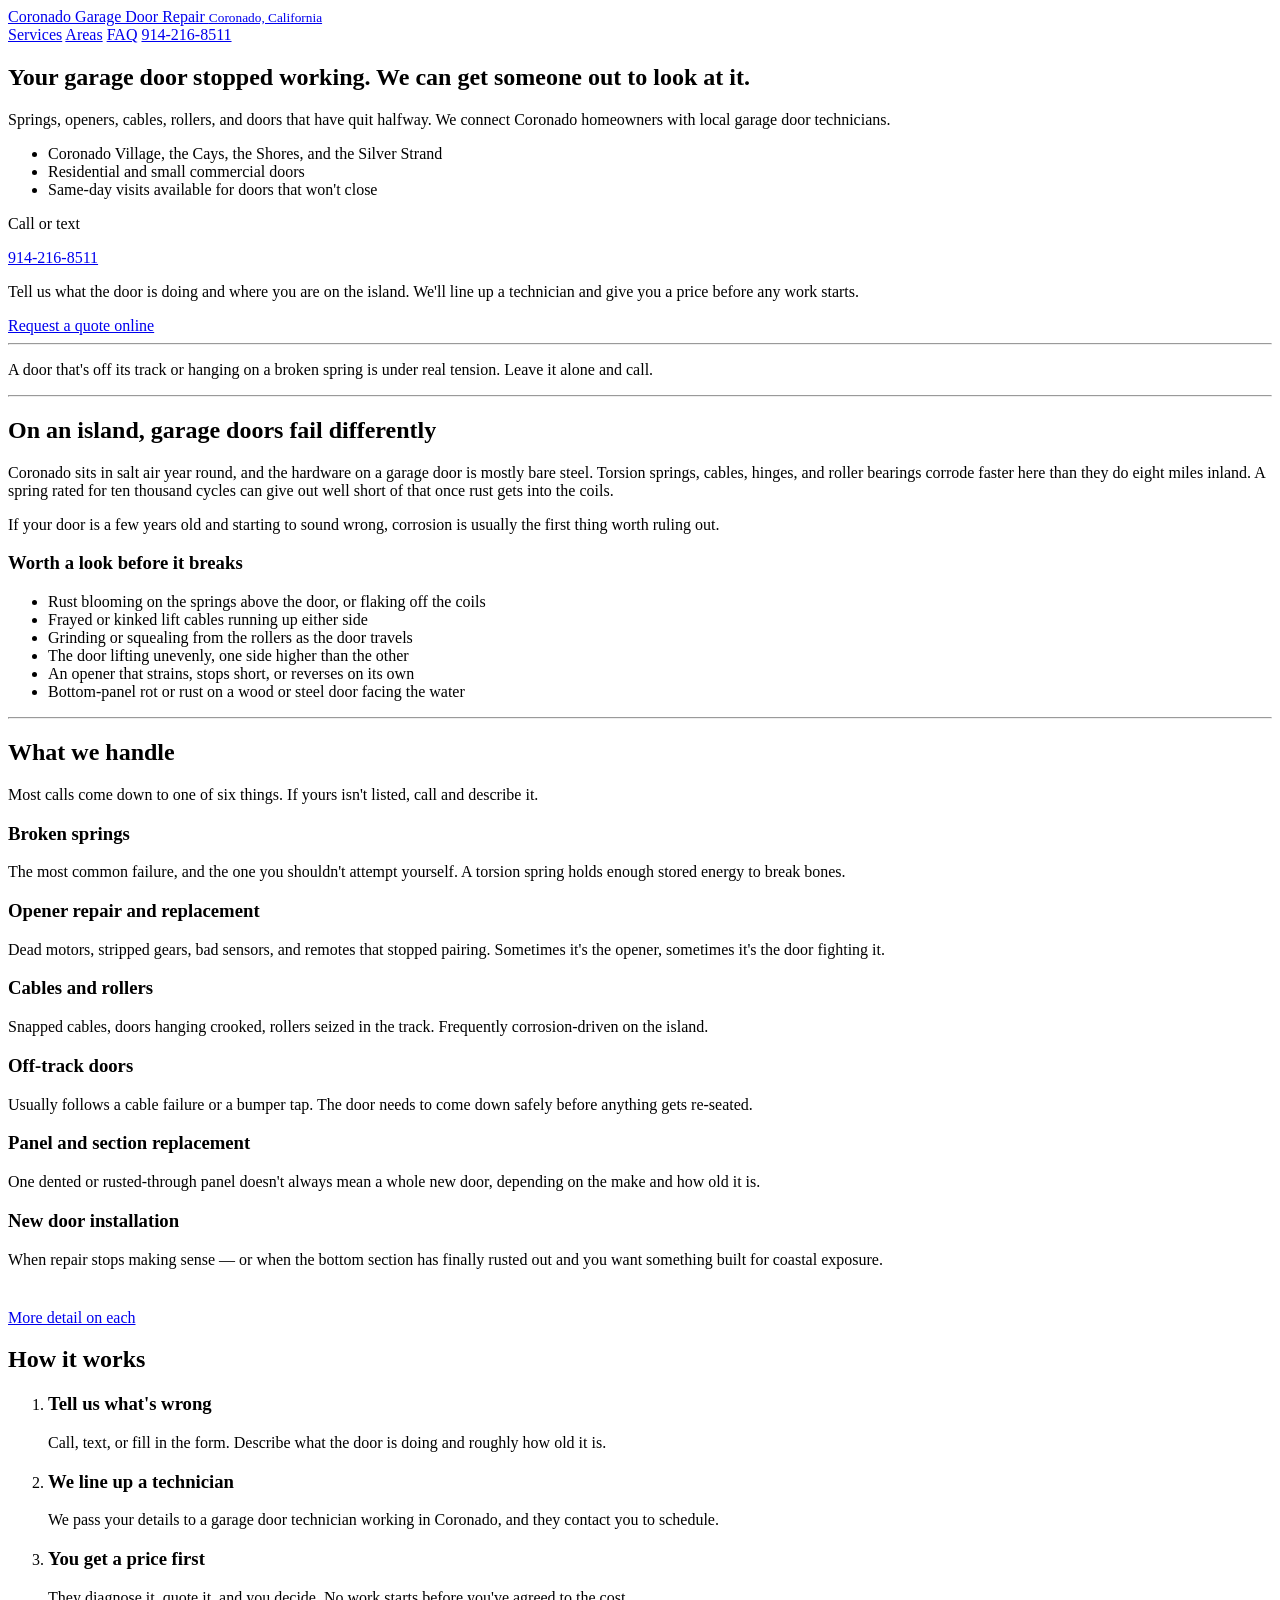
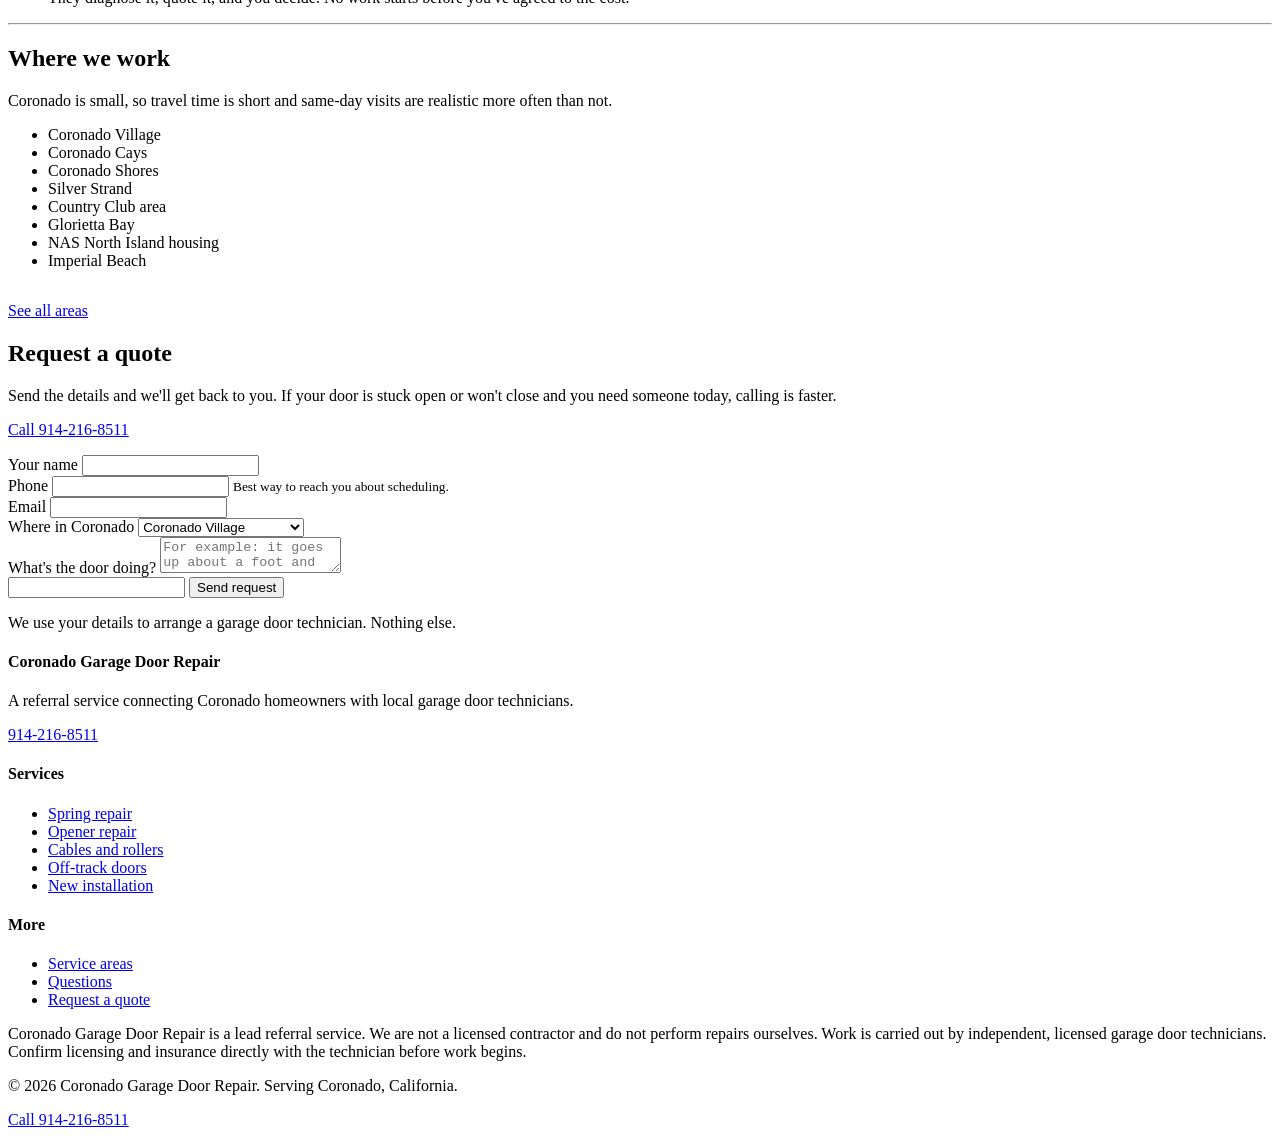
==== index.html @ 11ee8d24 "Add files via upload initial upload" ====
<!DOCTYPE html>
<html lang="en">
<head>
<meta charset="utf-8">
<meta name="viewport" content="width=device-width, initial-scale=1">
<title>Garage Door Repair in Coronado, CA | Coronado Garage Door Repair</title>
<meta name="description" content="Garage door repair in Coronado, California. Broken springs, dead openers, off-track doors, and salt-air corrosion. Call 914-216-8511 or request a quote online.">
<link rel="canonical" href="https://REPLACE-WITH-YOUR-URL/">
<meta property="og:title" content="Garage Door Repair in Coronado, CA">
<meta property="og:description" content="Springs, openers, cables, and salt-air corrosion. Serving Coronado Village, the Cays, the Shores, and the Silver Strand.">
<meta property="og:type" content="website">
<link rel="preconnect" href="https://fonts.googleapis.com">
<link rel="preconnect" href="https://fonts.gstatic.com" crossorigin>
<link href="https://fonts.googleapis.com/css2?family=Archivo:wght@500;600;700;800&family=Source+Serif+4:opsz,wght@8..60,400;8..60,600&display=swap" rel="stylesheet">
<link rel="stylesheet" href="css/style.css">
</head>
<body>

<header class="masthead">
  <div class="wrap masthead__inner">
    <a class="wordmark" href="index.html">
      <span class="mark" aria-hidden="true"><i></i><i></i><i></i></span>
      <span>
        Coronado Garage Door Repair
        <small>Coronado, California</small>
      </span>
    </a>
    <nav class="nav" aria-label="Main">
      <a href="services.html">Services</a>
      <a href="service-areas.html">Areas</a>
      <a href="faq.html">FAQ</a>
      <a class="btn btn--brass" href="tel:+19142168511">914-216-8511</a>
    </nav>
  </div>
</header>

<main>

  <section class="hero">
    <div class="wrap hero__grid">
      <div>
        <h1>Your garage door stopped working. We can get someone out to look at it.</h1>
        <p class="hero__lede">Springs, openers, cables, rollers, and doors that have quit halfway. We connect Coronado homeowners with local garage door technicians.</p>
        <ul class="hero__facts">
          <li>Coronado Village, the Cays, the Shores, and the Silver Strand</li>
          <li>Residential and small commercial doors</li>
          <li>Same-day visits available for doors that won't close</li>
        </ul>
      </div>

      <div class="callcard">
        <p class="callcard__label">Call or text</p>
        <a class="callcard__number" href="tel:+19142168511">914-216-8511</a>
        <p class="callcard__note">Tell us what the door is doing and where you are on the island. We'll line up a technician and give you a price before any work starts.</p>
        <a class="btn btn--ink btn--wide" href="#quote">Request a quote online</a>
        <hr class="callcard__divider">
        <p class="callcard__note">A door that's off its track or hanging on a broken spring is under real tension. Leave it alone and call.</p>
      </div>
    </div>
  </section>

  <hr class="panel-rule panel-rule--dark" aria-hidden="true">

  <!-- The genuinely local angle: Coronado is an island, and salt air eats hardware -->
  <section class="section section--lift">
    <div class="wrap feature">
      <div>
        <h2>On an island, garage doors fail differently</h2>
        <p>Coronado sits in salt air year round, and the hardware on a garage door is mostly bare steel. Torsion springs, cables, hinges, and roller bearings corrode faster here than they do eight miles inland. A spring rated for ten thousand cycles can give out well short of that once rust gets into the coils.</p>
        <p>If your door is a few years old and starting to sound wrong, corrosion is usually the first thing worth ruling out.</p>
      </div>
      <div>
        <h3>Worth a look before it breaks</h3>
        <ul class="checklist">
          <li>Rust blooming on the springs above the door, or flaking off the coils</li>
          <li>Frayed or kinked lift cables running up either side</li>
          <li>Grinding or squealing from the rollers as the door travels</li>
          <li>The door lifting unevenly, one side higher than the other</li>
          <li>An opener that strains, stops short, or reverses on its own</li>
          <li>Bottom-panel rot or rust on a wood or steel door facing the water</li>
        </ul>
      </div>
    </div>
  </section>

  <hr class="panel-rule" aria-hidden="true">

  <section class="section section--dark">
    <div class="wrap">
      <div class="block-head">
        <h2>What we handle</h2>
        <p>Most calls come down to one of six things. If yours isn't listed, call and describe it.</p>
      </div>

      <div class="grid grid--3">
        <div class="service">
          <h3>Broken springs</h3>
          <p>The most common failure, and the one you shouldn't attempt yourself. A torsion spring holds enough stored energy to break bones.</p>
        </div>
        <div class="service">
          <h3>Opener repair and replacement</h3>
          <p>Dead motors, stripped gears, bad sensors, and remotes that stopped pairing. Sometimes it's the opener, sometimes it's the door fighting it.</p>
        </div>
        <div class="service">
          <h3>Cables and rollers</h3>
          <p>Snapped cables, doors hanging crooked, rollers seized in the track. Frequently corrosion-driven on the island.</p>
        </div>
        <div class="service">
          <h3>Off-track doors</h3>
          <p>Usually follows a cable failure or a bumper tap. The door needs to come down safely before anything gets re-seated.</p>
        </div>
        <div class="service">
          <h3>Panel and section replacement</h3>
          <p>One dented or rusted-through panel doesn't always mean a whole new door, depending on the make and how old it is.</p>
        </div>
        <div class="service">
          <h3>New door installation</h3>
          <p>When repair stops making sense — or when the bottom section has finally rusted out and you want something built for coastal exposure.</p>
        </div>
      </div>

      <p style="margin-top:2.5rem"><a class="btn btn--ghost-light" href="services.html">More detail on each</a></p>
    </div>
  </section>

  <section class="section">
    <div class="wrap">
      <div class="block-head">
        <h2>How it works</h2>
      </div>
      <ol class="steps">
        <li>
          <h3>Tell us what's wrong</h3>
          <p>Call, text, or fill in the form. Describe what the door is doing and roughly how old it is.</p>
        </li>
        <li>
          <h3>We line up a technician</h3>
          <p>We pass your details to a garage door technician working in Coronado, and they contact you to schedule.</p>
        </li>
        <li>
          <h3>You get a price first</h3>
          <p>They diagnose it, quote it, and you decide. No work starts before you've agreed to the cost.</p>
        </li>
      </ol>
    </div>
  </section>

  <hr class="panel-rule" aria-hidden="true">

  <section class="section section--lift">
    <div class="wrap">
      <div class="block-head">
        <h2>Where we work</h2>
        <p>Coronado is small, so travel time is short and same-day visits are realistic more often than not.</p>
      </div>
      <ul class="arealist">
        <li>Coronado Village</li>
        <li>Coronado Cays</li>
        <li>Coronado Shores</li>
        <li>Silver Strand</li>
        <li>Country Club area</li>
        <li>Glorietta Bay</li>
        <li>NAS North Island housing</li>
        <li>Imperial Beach</li>
      </ul>
      <p style="margin-top:2rem"><a class="btn btn--outline" href="service-areas.html">See all areas</a></p>
    </div>
  </section>

  <section class="section section--dark" id="quote">
    <div class="wrap formwrap">
      <div>
        <h2>Request a quote</h2>
        <p>Send the details and we'll get back to you. If your door is stuck open or won't close and you need someone today, calling is faster.</p>
        <p><a class="btn btn--brass" href="tel:+19142168511">Call 914-216-8511</a></p>
      </div>

      <form class="form" id="quoteForm" action="https://formspree.io/f/YOUR_FORM_ID" method="POST">
        <div class="field">
          <label for="name">Your name</label>
          <input type="text" id="name" name="name" autocomplete="name" required>
        </div>
        <div class="field">
          <label for="phone">Phone</label>
          <input type="tel" id="phone" name="phone" autocomplete="tel" required>
          <small>Best way to reach you about scheduling.</small>
        </div>
        <div class="field">
          <label for="email">Email</label>
          <input type="email" id="email" name="email" autocomplete="email" required>
        </div>
        <div class="field">
          <label for="area">Where in Coronado</label>
          <select id="area" name="area">
            <option>Coronado Village</option>
            <option>Coronado Cays</option>
            <option>Coronado Shores</option>
            <option>Silver Strand</option>
            <option>Imperial Beach</option>
            <option>Somewhere else nearby</option>
          </select>
        </div>
        <div class="field">
          <label for="details">What's the door doing?</label>
          <textarea id="details" name="details" required placeholder="For example: it goes up about a foot and stops, and there's a loud bang from the garage last night."></textarea>
        </div>
        <input class="hp" type="text" name="_gotcha" tabindex="-1" autocomplete="off" aria-hidden="true">
        <button class="btn btn--ink btn--wide" type="submit">Send request</button>
        <p class="form__note">We use your details to arrange a garage door technician. Nothing else.</p>
        <div class="formstatus" id="formStatus" role="status" aria-live="polite"></div>
      </form>
    </div>
  </section>

</main>

<footer class="footer">
  <div class="wrap">
    <div class="footer__grid">
      <div>
        <h4>Coronado Garage Door Repair</h4>
        <p>A referral service connecting Coronado homeowners with local garage door technicians.</p>
        <p><a href="tel:+19142168511">914-216-8511</a></p>
      </div>
      <div>
        <h4>Services</h4>
        <ul>
          <li><a href="services.html#springs">Spring repair</a></li>
          <li><a href="services.html#openers">Opener repair</a></li>
          <li><a href="services.html#cables">Cables and rollers</a></li>
          <li><a href="services.html#offtrack">Off-track doors</a></li>
          <li><a href="services.html#install">New installation</a></li>
        </ul>
      </div>
      <div>
        <h4>More</h4>
        <ul>
          <li><a href="service-areas.html">Service areas</a></li>
          <li><a href="faq.html">Questions</a></li>
          <li><a href="#quote">Request a quote</a></li>
        </ul>
      </div>
    </div>
    <div class="footer__legal">
      <p>Coronado Garage Door Repair is a lead referral service. We are not a licensed contractor and do not perform repairs ourselves. Work is carried out by independent, licensed garage door technicians. Confirm licensing and insurance directly with the technician before work begins.</p>
      <p>&copy; 2026 Coronado Garage Door Repair. Serving Coronado, California.</p>
    </div>
  </div>
</footer>

<a class="callbar" href="tel:+19142168511">Call 914-216-8511</a>

<script type="application/ld+json">
{
  "@context": "https://schema.org",
  "@type": "LocalBusiness",
  "name": "Coronado Garage Door Repair",
  "description": "Garage door repair referral service for Coronado, California. Springs, openers, cables, off-track doors, and salt-air corrosion.",
  "telephone": "+1-914-216-8511",
  "url": "https://REPLACE-WITH-YOUR-URL/",
  "areaServed": [
    { "@type": "City", "name": "Coronado", "addressRegion": "CA" },
    { "@type": "City", "name": "Imperial Beach", "addressRegion": "CA" }
  ],
  "address": {
    "@type": "PostalAddress",
    "addressLocality": "Coronado",
    "addressRegion": "CA",
    "addressCountry": "US"
  },
  "knowsAbout": [
    "garage door spring repair",
    "garage door opener repair",
    "garage door cable replacement",
    "off-track garage door",
    "garage door installation"
  ]
}
</script>

<script src="js/main.js"></script>
</body>
</html>
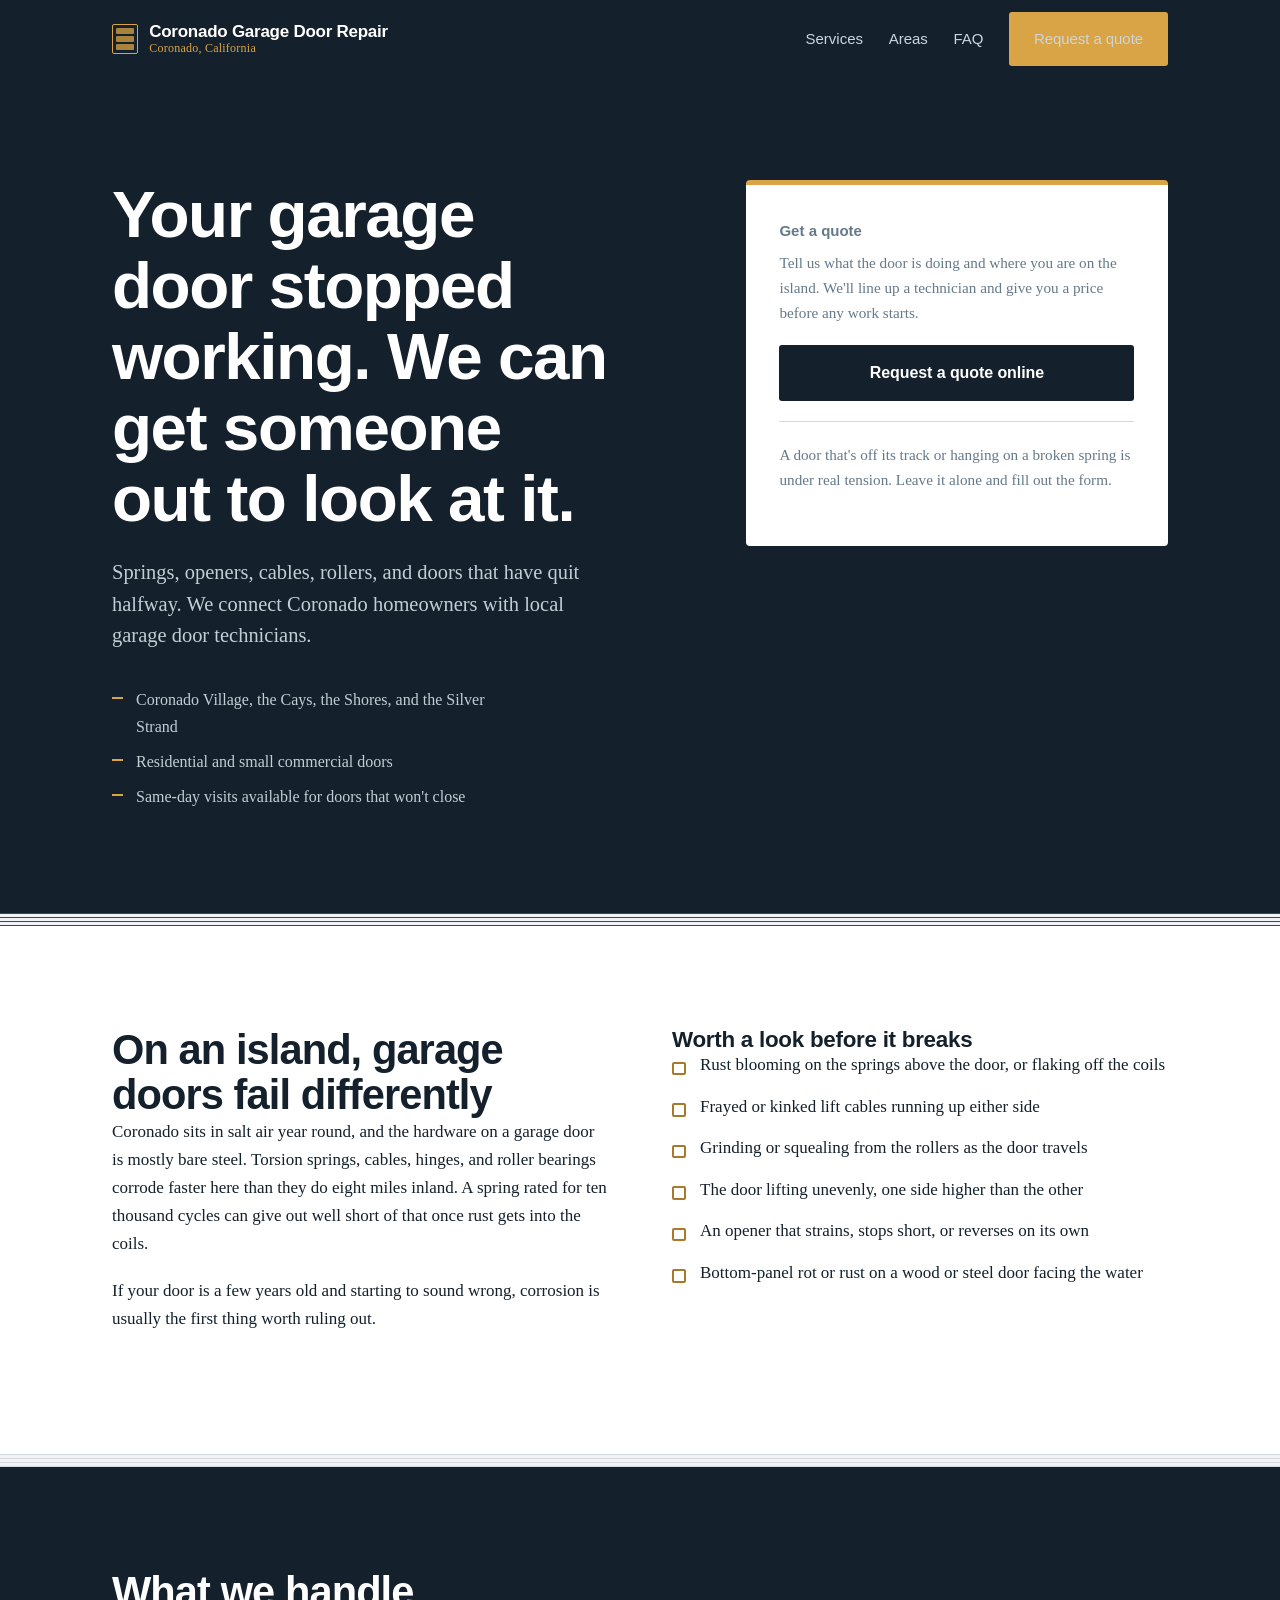
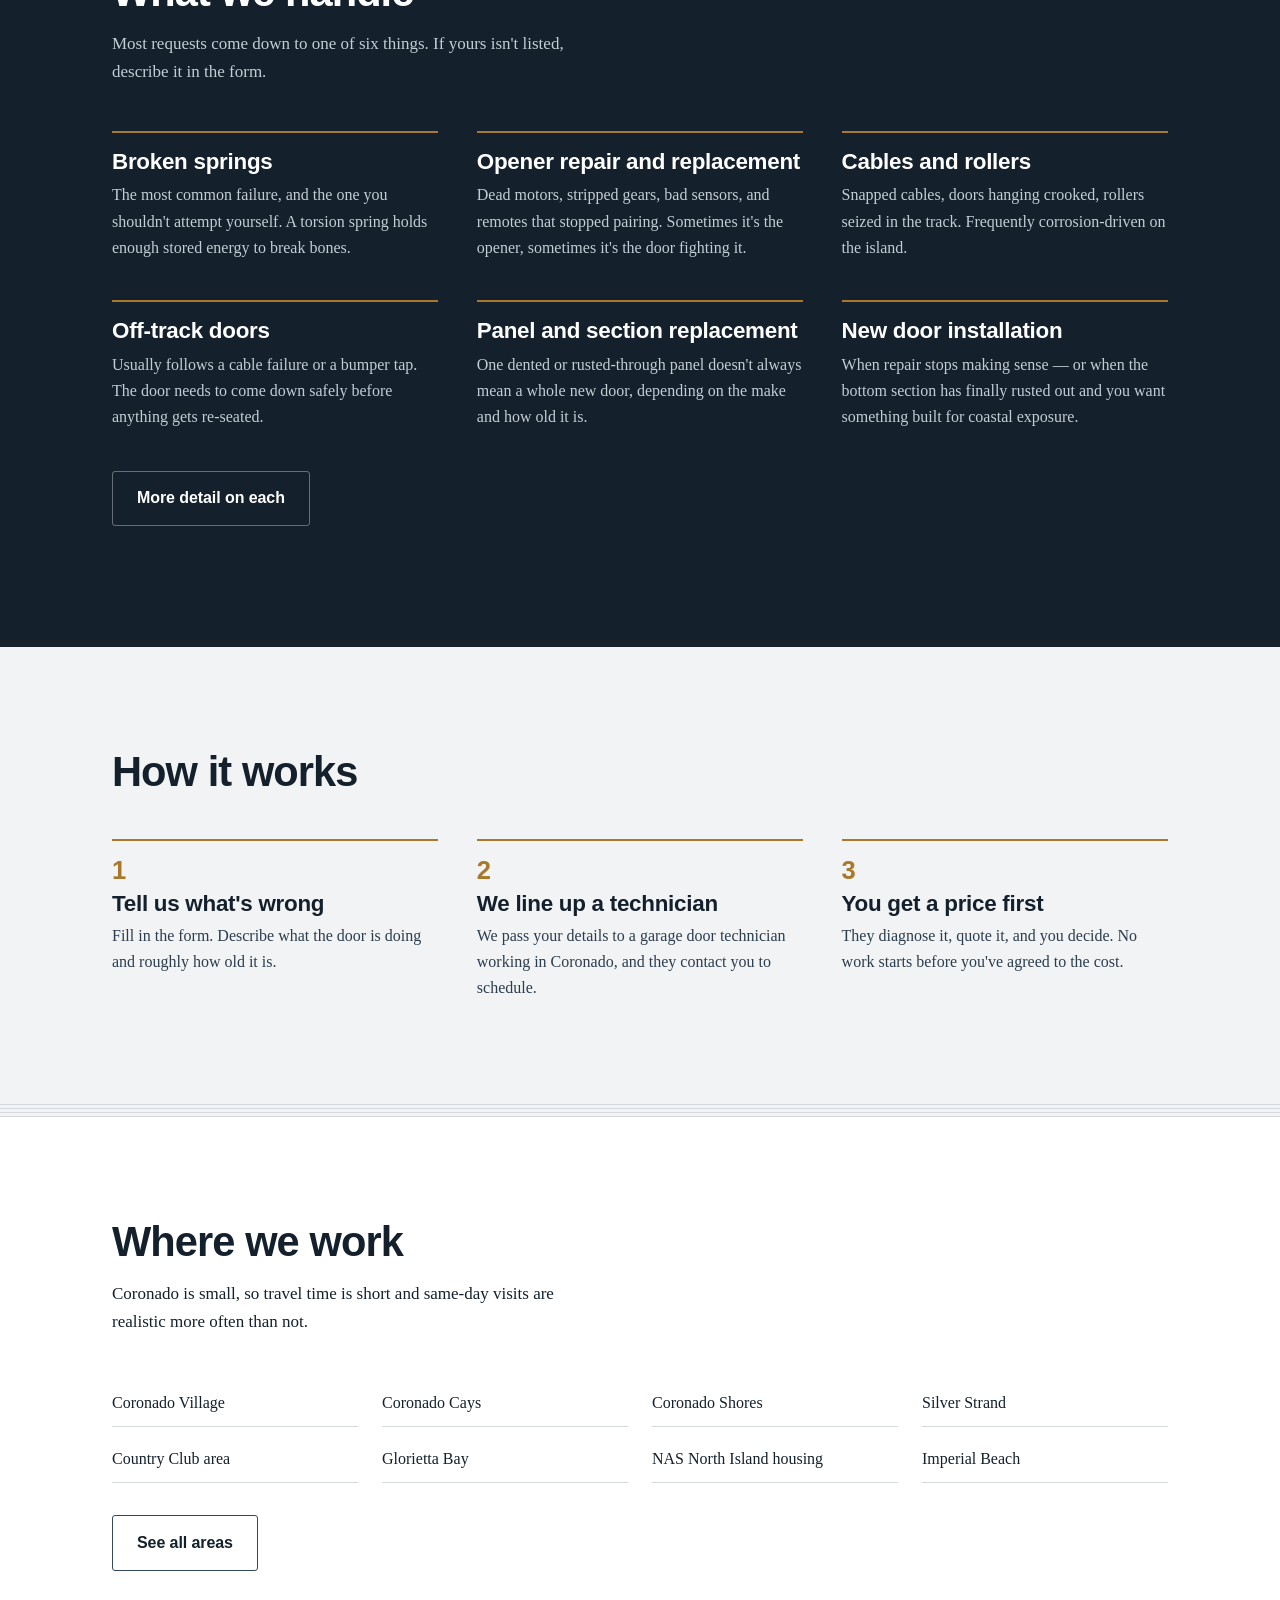
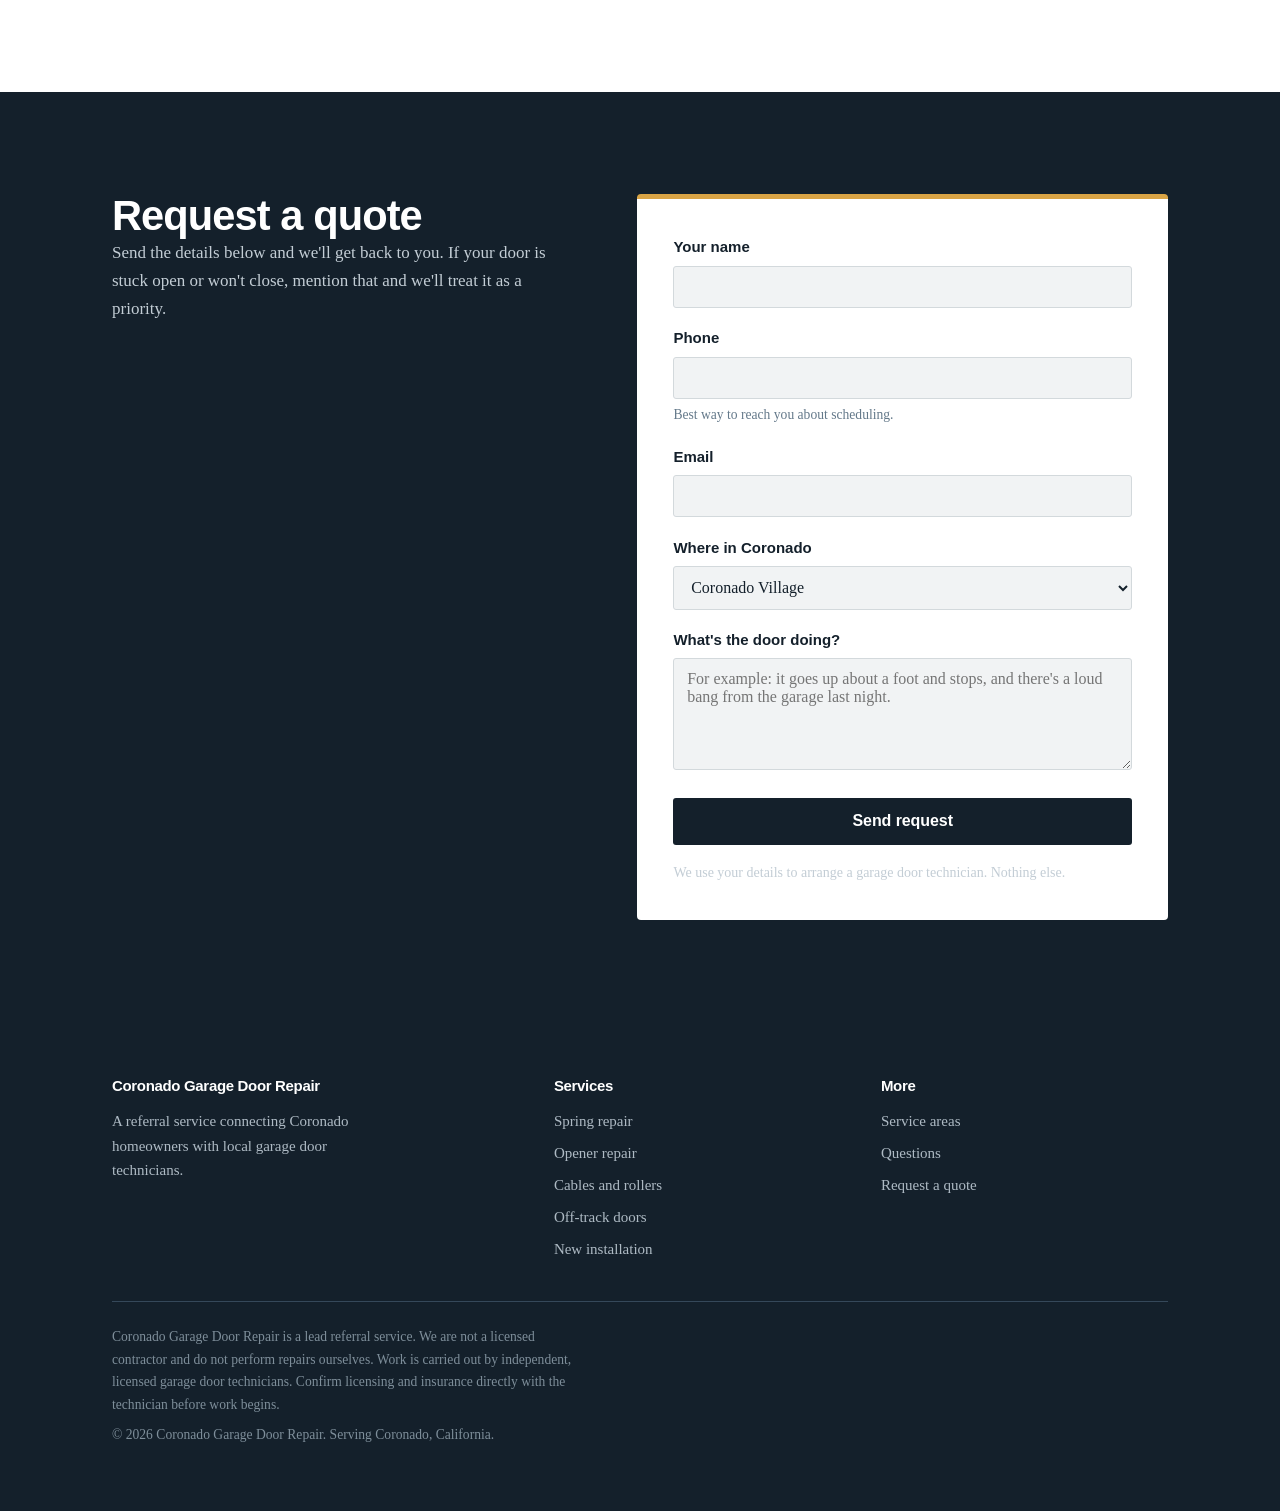
==== commit 223c1c4e: "Fix logo icon, dark-section text contrast, and remove phone CTAs - .wordmark span had higher specifi" ====
--- a/index.html
+++ b/index.html
@@ -4,7 +4,7 @@
 <meta charset="utf-8">
 <meta name="viewport" content="width=device-width, initial-scale=1">
 <title>Garage Door Repair in Coronado, CA | Coronado Garage Door Repair</title>
-<meta name="description" content="Garage door repair in Coronado, California. Broken springs, dead openers, off-track doors, and salt-air corrosion. Call 914-216-8511 or request a quote online.">
+<meta name="description" content="Garage door repair in Coronado, California. Broken springs, dead openers, off-track doors, and salt-air corrosion. Request a quote online.">
 <link rel="canonical" href="https://REPLACE-WITH-YOUR-URL/">
 <meta property="og:title" content="Garage Door Repair in Coronado, CA">
 <meta property="og:description" content="Springs, openers, cables, and salt-air corrosion. Serving Coronado Village, the Cays, the Shores, and the Silver Strand.">
@@ -29,7 +29,7 @@
       <a href="services.html">Services</a>
       <a href="service-areas.html">Areas</a>
       <a href="faq.html">FAQ</a>
-      <a class="btn btn--brass" href="tel:+19142168511">914-216-8511</a>
+      <a class="btn btn--brass" href="#quote">Request a quote</a>
     </nav>
   </div>
 </header>
@@ -49,12 +49,11 @@
       </div>
 
       <div class="callcard">
-        <p class="callcard__label">Call or text</p>
-        <a class="callcard__number" href="tel:+19142168511">914-216-8511</a>
+        <p class="callcard__label">Get a quote</p>
         <p class="callcard__note">Tell us what the door is doing and where you are on the island. We'll line up a technician and give you a price before any work starts.</p>
         <a class="btn btn--ink btn--wide" href="#quote">Request a quote online</a>
         <hr class="callcard__divider">
-        <p class="callcard__note">A door that's off its track or hanging on a broken spring is under real tension. Leave it alone and call.</p>
+        <p class="callcard__note">A door that's off its track or hanging on a broken spring is under real tension. Leave it alone and fill out the form.</p>
       </div>
     </div>
   </section>
@@ -89,7 +88,7 @@
     <div class="wrap">
       <div class="block-head">
         <h2>What we handle</h2>
-        <p>Most calls come down to one of six things. If yours isn't listed, call and describe it.</p>
+        <p>Most requests come down to one of six things. If yours isn't listed, describe it in the form.</p>
       </div>
 
       <div class="grid grid--3">
@@ -131,7 +130,7 @@
       <ol class="steps">
         <li>
           <h3>Tell us what's wrong</h3>
-          <p>Call, text, or fill in the form. Describe what the door is doing and roughly how old it is.</p>
+          <p>Fill in the form. Describe what the door is doing and roughly how old it is.</p>
         </li>
         <li>
           <h3>We line up a technician</h3>
@@ -171,8 +170,7 @@
     <div class="wrap formwrap">
       <div>
         <h2>Request a quote</h2>
-        <p>Send the details and we'll get back to you. If your door is stuck open or won't close and you need someone today, calling is faster.</p>
-        <p><a class="btn btn--brass" href="tel:+19142168511">Call 914-216-8511</a></p>
+        <p>Send the details below and we'll get back to you. If your door is stuck open or won't close, mention that and we'll treat it as a priority.</p>
       </div>
 
       <form class="form" id="quoteForm" action="https://formspree.io/f/YOUR_FORM_ID" method="POST">
@@ -220,7 +218,6 @@
       <div>
         <h4>Coronado Garage Door Repair</h4>
         <p>A referral service connecting Coronado homeowners with local garage door technicians.</p>
-        <p><a href="tel:+19142168511">914-216-8511</a></p>
       </div>
       <div>
         <h4>Services</h4>
@@ -248,7 +245,7 @@
   </div>
 </footer>
 
-<a class="callbar" href="tel:+19142168511">Call 914-216-8511</a>
+<a class="callbar" href="#quote">Request a quote</a>
 
 <script type="application/ld+json">
 {
@@ -256,7 +253,6 @@
   "@type": "LocalBusiness",
   "name": "Coronado Garage Door Repair",
   "description": "Garage door repair referral service for Coronado, California. Springs, openers, cables, off-track doors, and salt-air corrosion.",
-  "telephone": "+1-914-216-8511",
   "url": "https://REPLACE-WITH-YOUR-URL/",
   "areaServed": [
     { "@type": "City", "name": "Coronado", "addressRegion": "CA" },
--- a/css/style.css
+++ b/css/style.css
@@ -0,0 +1,830 @@
+/* ===================================================================
+   Coronado Garage Door Repair
+   Palette: harbor ink, cool paper, weathered steel, brass hardware
+   Motif: horizontal panel lines, drawn from garage door sections
+   =================================================================== */
+
+:root {
+  --ink: #14202b;
+  --ink-soft: #2c3d4d;
+  --steel: #64798a;
+  --steel-pale: #8d9daa;
+  --paper: #f1f3f4;
+  --paper-lift: #ffffff;
+  --brass: #a8792a;
+  --brass-lit: #d9a445;
+  --line: #d3d9dc;
+  --line-dark: #35485a;
+
+  --measure: 66ch;
+  --gutter: clamp(1.25rem, 5vw, 4rem);
+  --stack: clamp(3.5rem, 8vw, 7rem);
+
+  --font-display: "Archivo", "Helvetica Neue", Arial, sans-serif;
+  --font-body: "Source Serif 4", Georgia, "Times New Roman", serif;
+}
+
+*,
+*::before,
+*::after {
+  box-sizing: border-box;
+}
+
+html {
+  scroll-behavior: smooth;
+}
+
+body {
+  margin: 0;
+  background: var(--paper);
+  color: var(--ink);
+  font-family: var(--font-body);
+  font-size: 1.0625rem;
+  line-height: 1.65;
+  -webkit-font-smoothing: antialiased;
+}
+
+img {
+  max-width: 100%;
+  display: block;
+}
+
+a {
+  color: var(--ink);
+  text-underline-offset: 0.2em;
+  text-decoration-thickness: 1px;
+}
+
+:focus-visible {
+  outline: 3px solid var(--brass);
+  outline-offset: 3px;
+}
+
+/* ---------- Type scale ---------- */
+
+h1,
+h2,
+h3,
+h4,
+.display {
+  font-family: var(--font-display);
+  font-weight: 700;
+  letter-spacing: -0.022em;
+  line-height: 1.08;
+  margin: 0;
+  text-wrap: balance;
+}
+
+h1 {
+  font-size: clamp(2.4rem, 6.2vw, 4.1rem);
+  font-weight: 800;
+}
+
+h2 {
+  font-size: clamp(1.75rem, 3.6vw, 2.6rem);
+}
+
+h3 {
+  font-size: clamp(1.15rem, 2vw, 1.4rem);
+  letter-spacing: -0.012em;
+}
+
+p {
+  margin: 0 0 1.1em;
+  max-width: var(--measure);
+}
+
+.lede {
+  font-size: clamp(1.125rem, 1.9vw, 1.3rem);
+  color: var(--ink-soft);
+  line-height: 1.55;
+}
+
+.muted {
+  color: var(--steel);
+}
+
+/* ---------- Layout ---------- */
+
+.wrap {
+  max-width: 74rem;
+  margin: 0 auto;
+  padding-inline: var(--gutter);
+}
+
+.section {
+  padding-block: var(--stack);
+}
+
+.section--tight {
+  padding-block: calc(var(--stack) * 0.6);
+}
+
+.section--dark {
+  background: var(--ink);
+  color: var(--paper);
+}
+
+.section--dark h2,
+.section--dark h3 {
+  color: var(--paper-lift);
+}
+
+.section--dark p {
+  color: #c3cdd5;
+}
+
+.section--lift {
+  background: var(--paper-lift);
+}
+
+/* Panel lines — the garage door motif, used as a section divider */
+.panel-rule {
+  border: 0;
+  height: 13px;
+  margin: 0;
+  background-image: repeating-linear-gradient(
+    to bottom,
+    var(--line) 0 1px,
+    transparent 1px 4px
+  );
+}
+
+.panel-rule--dark {
+  background-image: repeating-linear-gradient(
+    to bottom,
+    var(--line-dark) 0 1px,
+    transparent 1px 4px
+  );
+}
+
+/* ---------- Header ---------- */
+
+.masthead {
+  background: var(--ink);
+  color: var(--paper);
+  position: sticky;
+  top: 0;
+  z-index: 50;
+}
+
+.masthead__inner {
+  display: flex;
+  align-items: center;
+  justify-content: space-between;
+  gap: 1.5rem;
+  min-height: 4.5rem;
+  padding-block: 0.75rem;
+}
+
+.wordmark {
+  font-family: var(--font-display);
+  font-weight: 800;
+  font-size: 1.0625rem;
+  letter-spacing: -0.015em;
+  line-height: 1.15;
+  color: var(--paper-lift);
+  text-decoration: none;
+  display: flex;
+  align-items: center;
+  gap: 0.7rem;
+}
+
+.wordmark span {
+  display: block;
+}
+
+.wordmark small {
+  display: block;
+  font-family: var(--font-body);
+  font-weight: 400;
+  font-size: 0.75rem;
+  letter-spacing: 0.02em;
+  color: var(--brass-lit);
+}
+
+/* Small mark: three stacked panel bars */
+.wordmark .mark {
+  width: 26px;
+  height: 30px;
+  flex: none;
+  border: 1.5px solid var(--brass-lit);
+  border-radius: 2px;
+  display: grid;
+  grid-template-rows: repeat(3, 1fr);
+  gap: 2px;
+  padding: 3px;
+}
+
+.mark i {
+  background: var(--brass-lit);
+  opacity: 0.75;
+  border-radius: 1px;
+}
+
+.nav {
+  display: flex;
+  align-items: center;
+  gap: 1.6rem;
+}
+
+.nav a {
+  color: #cbd5dd;
+  text-decoration: none;
+  font-family: var(--font-display);
+  font-size: 0.9375rem;
+  font-weight: 500;
+}
+
+.nav a:hover,
+.nav a[aria-current="page"] {
+  color: var(--paper-lift);
+  text-decoration: underline;
+  text-decoration-color: var(--brass-lit);
+  text-decoration-thickness: 2px;
+}
+
+.nav-toggle {
+  display: none;
+}
+
+/* ---------- Buttons ---------- */
+
+.btn {
+  display: inline-flex;
+  align-items: center;
+  justify-content: center;
+  gap: 0.5rem;
+  font-family: var(--font-display);
+  font-weight: 600;
+  font-size: 1rem;
+  letter-spacing: -0.005em;
+  padding: 0.85rem 1.5rem;
+  border-radius: 3px;
+  border: 1.5px solid transparent;
+  text-decoration: none;
+  cursor: pointer;
+  transition: background-color 0.15s ease, color 0.15s ease;
+}
+
+.btn--brass {
+  background: var(--brass-lit);
+  color: var(--ink);
+}
+
+.btn--brass:hover {
+  background: #e8b659;
+}
+
+.btn--ink {
+  background: var(--ink);
+  color: var(--paper-lift);
+}
+
+.btn--ink:hover {
+  background: var(--ink-soft);
+}
+
+.btn--outline {
+  border-color: var(--line-dark);
+  color: var(--ink);
+}
+
+.btn--outline:hover {
+  background: var(--ink);
+  color: var(--paper-lift);
+}
+
+.btn--ghost-light {
+  border-color: rgba(255, 255, 255, 0.35);
+  color: var(--paper-lift);
+}
+
+.btn--ghost-light:hover {
+  background: rgba(255, 255, 255, 0.1);
+}
+
+.btn--wide {
+  width: 100%;
+}
+
+/* ---------- Hero ---------- */
+
+.hero {
+  background: var(--ink);
+  color: var(--paper);
+  padding-block: clamp(3.5rem, 8vw, 6.5rem);
+}
+
+.hero__grid {
+  display: grid;
+  grid-template-columns: 1.35fr 1fr;
+  gap: clamp(2rem, 5vw, 4.5rem);
+  align-items: start;
+}
+
+.hero h1 {
+  color: var(--paper-lift);
+}
+
+.hero__lede {
+  color: #c3cdd5;
+  font-size: clamp(1.1rem, 1.8vw, 1.28rem);
+  line-height: 1.55;
+  margin-top: 1.4rem;
+  max-width: 46ch;
+}
+
+.hero__facts {
+  list-style: none;
+  margin: 2.2rem 0 0;
+  padding: 0;
+  display: grid;
+  gap: 0.55rem;
+  max-width: 44ch;
+}
+
+.hero__facts li {
+  padding-left: 1.5rem;
+  position: relative;
+  color: #c3cdd5;
+  font-size: 1rem;
+}
+
+.hero__facts li::before {
+  content: "";
+  position: absolute;
+  left: 0;
+  top: 0.62em;
+  width: 0.7rem;
+  height: 2px;
+  background: var(--brass-lit);
+}
+
+/* The call card — the phone number is the product, so it gets the weight */
+.callcard {
+  background: var(--paper-lift);
+  color: var(--ink);
+  border-radius: 4px;
+  padding: clamp(1.5rem, 3vw, 2.1rem);
+  border-top: 5px solid var(--brass-lit);
+}
+
+.callcard__label {
+  font-family: var(--font-display);
+  font-weight: 600;
+  font-size: 0.9375rem;
+  color: var(--steel);
+  margin: 0 0 0.4rem;
+}
+
+.callcard__number {
+  font-family: var(--font-display);
+  font-weight: 800;
+  font-size: clamp(1.85rem, 4vw, 2.5rem);
+  letter-spacing: -0.035em;
+  line-height: 1;
+  color: var(--ink);
+  text-decoration: none;
+  display: block;
+  margin-bottom: 0.7rem;
+}
+
+.callcard__number:hover {
+  color: var(--brass);
+}
+
+.callcard__note {
+  font-size: 0.95rem;
+  color: var(--steel);
+  margin: 0 0 1.25rem;
+  max-width: none;
+}
+
+.callcard__divider {
+  border: 0;
+  border-top: 1px solid var(--line);
+  margin: 1.25rem 0;
+}
+
+/* ---------- Content blocks ---------- */
+
+.block-head {
+  max-width: 58ch;
+  margin-bottom: 2.75rem;
+}
+
+.block-head p {
+  margin-top: 1rem;
+  margin-bottom: 0;
+}
+
+.grid {
+  display: grid;
+  gap: clamp(1.5rem, 3vw, 2.5rem);
+}
+
+.grid--2 {
+  grid-template-columns: repeat(2, 1fr);
+}
+
+.grid--3 {
+  grid-template-columns: repeat(3, 1fr);
+}
+
+.service {
+  border-top: 2px solid var(--ink);
+  padding-top: 1.1rem;
+}
+
+.service h3 {
+  margin-bottom: 0.5rem;
+}
+
+.service p {
+  margin-bottom: 0;
+  font-size: 1rem;
+  color: var(--ink-soft);
+}
+
+.section--dark .service {
+  border-top-color: var(--brass);
+}
+
+.section--dark .service p {
+  color: #c3cdd5;
+}
+
+/* Salt-air feature block */
+.feature {
+  display: grid;
+  grid-template-columns: 1fr 1fr;
+  gap: clamp(2rem, 5vw, 4rem);
+  align-items: start;
+}
+
+.checklist {
+  list-style: none;
+  margin: 0;
+  padding: 0;
+  display: grid;
+  gap: 1rem;
+}
+
+.checklist li {
+  padding-left: 1.75rem;
+  position: relative;
+  line-height: 1.5;
+}
+
+.checklist li::before {
+  content: "";
+  position: absolute;
+  left: 0;
+  top: 0.55em;
+  width: 0.85rem;
+  height: 0.85rem;
+  border: 2px solid var(--brass);
+  border-radius: 2px;
+}
+
+/* Steps — a real sequence, so numbering is warranted */
+.steps {
+  list-style: none;
+  counter-reset: step;
+  margin: 0;
+  padding: 0;
+  display: grid;
+  gap: clamp(1.5rem, 3vw, 2.5rem);
+  grid-template-columns: repeat(3, 1fr);
+}
+
+.steps li {
+  counter-increment: step;
+  border-top: 2px solid var(--brass);
+  padding-top: 1.1rem;
+}
+
+.steps li::before {
+  content: counter(step);
+  font-family: var(--font-display);
+  font-weight: 800;
+  font-size: 1.6rem;
+  color: var(--brass);
+  display: block;
+  line-height: 1;
+  margin-bottom: 0.5rem;
+}
+
+.steps h3 {
+  margin-bottom: 0.4rem;
+}
+
+.steps p {
+  margin: 0;
+  font-size: 1rem;
+  color: var(--ink-soft);
+}
+
+/* Areas */
+.arealist {
+  list-style: none;
+  margin: 0;
+  padding: 0;
+  display: grid;
+  grid-template-columns: repeat(auto-fit, minmax(13rem, 1fr));
+  gap: 0.6rem 1.5rem;
+}
+
+.arealist li {
+  border-bottom: 1px solid var(--line);
+  padding: 0.6rem 0;
+  font-size: 1rem;
+}
+
+.section--dark .arealist li {
+  border-bottom-color: var(--line-dark);
+  color: #c3cdd5;
+}
+
+/* FAQ */
+.faq {
+  display: grid;
+  gap: 0;
+  max-width: 52rem;
+}
+
+.faq details {
+  border-bottom: 1px solid var(--line);
+}
+
+.faq summary {
+  font-family: var(--font-display);
+  font-weight: 600;
+  font-size: 1.075rem;
+  padding: 1.15rem 2.5rem 1.15rem 0;
+  cursor: pointer;
+  list-style: none;
+  position: relative;
+}
+
+.faq summary::-webkit-details-marker {
+  display: none;
+}
+
+.faq summary::after {
+  content: "+";
+  position: absolute;
+  right: 0.25rem;
+  top: 1rem;
+  font-size: 1.5rem;
+  font-weight: 400;
+  color: var(--brass);
+  line-height: 1;
+}
+
+.faq details[open] summary::after {
+  content: "–";
+}
+
+.faq details > p {
+  margin: 0 0 1.35rem;
+  color: var(--ink-soft);
+}
+
+/* ---------- Form ---------- */
+
+.formwrap {
+  display: grid;
+  grid-template-columns: 1fr 1.15fr;
+  gap: clamp(2rem, 5vw, 4rem);
+  align-items: start;
+}
+
+.form {
+  background: var(--paper-lift);
+  padding: clamp(1.5rem, 3vw, 2.25rem);
+  border-radius: 4px;
+  border-top: 5px solid var(--ink);
+}
+
+.section--dark .form {
+  border-top-color: var(--brass-lit);
+}
+
+.field {
+  margin-bottom: 1.15rem;
+}
+
+.field label {
+  display: block;
+  font-family: var(--font-display);
+  font-weight: 600;
+  font-size: 0.9375rem;
+  margin-bottom: 0.35rem;
+  color: var(--ink);
+}
+
+.field input,
+.field select,
+.field textarea {
+  width: 100%;
+  font-family: var(--font-body);
+  font-size: 1rem;
+  color: var(--ink);
+  background: var(--paper);
+  border: 1.5px solid var(--line);
+  border-radius: 3px;
+  padding: 0.7rem 0.8rem;
+}
+
+.field input:focus,
+.field select:focus,
+.field textarea:focus {
+  border-color: var(--ink);
+  background: var(--paper-lift);
+}
+
+.field textarea {
+  min-height: 7rem;
+  resize: vertical;
+}
+
+.field small {
+  display: block;
+  margin-top: 0.3rem;
+  font-size: 0.85rem;
+  color: var(--steel);
+}
+
+.form__note {
+  font-size: 0.875rem;
+  color: var(--steel);
+  margin: 1rem 0 0;
+  max-width: none;
+}
+
+.hp {
+  position: absolute;
+  left: -9999px;
+}
+
+.formstatus {
+  margin-top: 1rem;
+  padding: 0.85rem 1rem;
+  border-radius: 3px;
+  font-size: 0.95rem;
+  display: none;
+}
+
+.formstatus[data-state="ok"] {
+  display: block;
+  background: #e7f0e8;
+  border-left: 3px solid #3f7a4a;
+  color: #1f4428;
+}
+
+.formstatus[data-state="error"] {
+  display: block;
+  background: #f7e9e6;
+  border-left: 3px solid #9e4230;
+  color: #6b2a1d;
+}
+
+/* ---------- Footer ---------- */
+
+.footer {
+  background: var(--ink);
+  color: #aebac4;
+  padding-block: clamp(2.5rem, 5vw, 3.5rem);
+  font-size: 0.9375rem;
+}
+
+.footer__grid {
+  display: grid;
+  grid-template-columns: 1.4fr 1fr 1fr;
+  gap: 2.5rem;
+}
+
+.footer h4 {
+  font-size: 0.9375rem;
+  color: var(--paper-lift);
+  margin-bottom: 0.9rem;
+}
+
+.footer a {
+  color: #aebac4;
+  text-decoration: none;
+}
+
+.footer a:hover {
+  color: var(--brass-lit);
+  text-decoration: underline;
+}
+
+.footer ul {
+  list-style: none;
+  margin: 0;
+  padding: 0;
+  display: grid;
+  gap: 0.45rem;
+}
+
+.footer p {
+  max-width: 38ch;
+}
+
+.footer__legal {
+  margin-top: 2.5rem;
+  padding-top: 1.5rem;
+  border-top: 1px solid var(--line-dark);
+  font-size: 0.85rem;
+  color: #7e8e9a;
+}
+
+.footer__legal p {
+  max-width: 70ch;
+  margin-bottom: 0.5rem;
+}
+
+/* ---------- Sticky mobile call bar ---------- */
+
+.callbar {
+  display: none;
+  position: fixed;
+  bottom: 0;
+  left: 0;
+  right: 0;
+  z-index: 60;
+  background: var(--brass-lit);
+  color: var(--ink);
+  text-align: center;
+  padding: 0.9rem 1rem;
+  font-family: var(--font-display);
+  font-weight: 700;
+  font-size: 1.05rem;
+  text-decoration: none;
+  box-shadow: 0 -2px 12px rgba(20, 32, 43, 0.25);
+}
+
+/* ---------- Responsive ---------- */
+
+@media (max-width: 900px) {
+  .hero__grid,
+  .feature,
+  .formwrap {
+    grid-template-columns: 1fr;
+  }
+
+  .grid--3,
+  .steps {
+    grid-template-columns: repeat(2, 1fr);
+  }
+
+  .footer__grid {
+    grid-template-columns: 1fr 1fr;
+  }
+}
+
+@media (max-width: 620px) {
+  .nav {
+    gap: 1rem;
+  }
+
+  .nav a {
+    font-size: 0.875rem;
+  }
+
+  .nav .btn {
+    display: none;
+  }
+
+  .grid--2,
+  .grid--3,
+  .steps {
+    grid-template-columns: 1fr;
+  }
+
+  .footer__grid {
+    grid-template-columns: 1fr;
+  }
+
+  body {
+    padding-bottom: 3.6rem;
+  }
+
+  .callbar {
+    display: block;
+  }
+}
+
+@media (prefers-reduced-motion: reduce) {
+  html {
+    scroll-behavior: auto;
+  }
+
+  * {
+    transition-duration: 0.01ms !important;
+    animation-duration: 0.01ms !important;
+  }
+}
